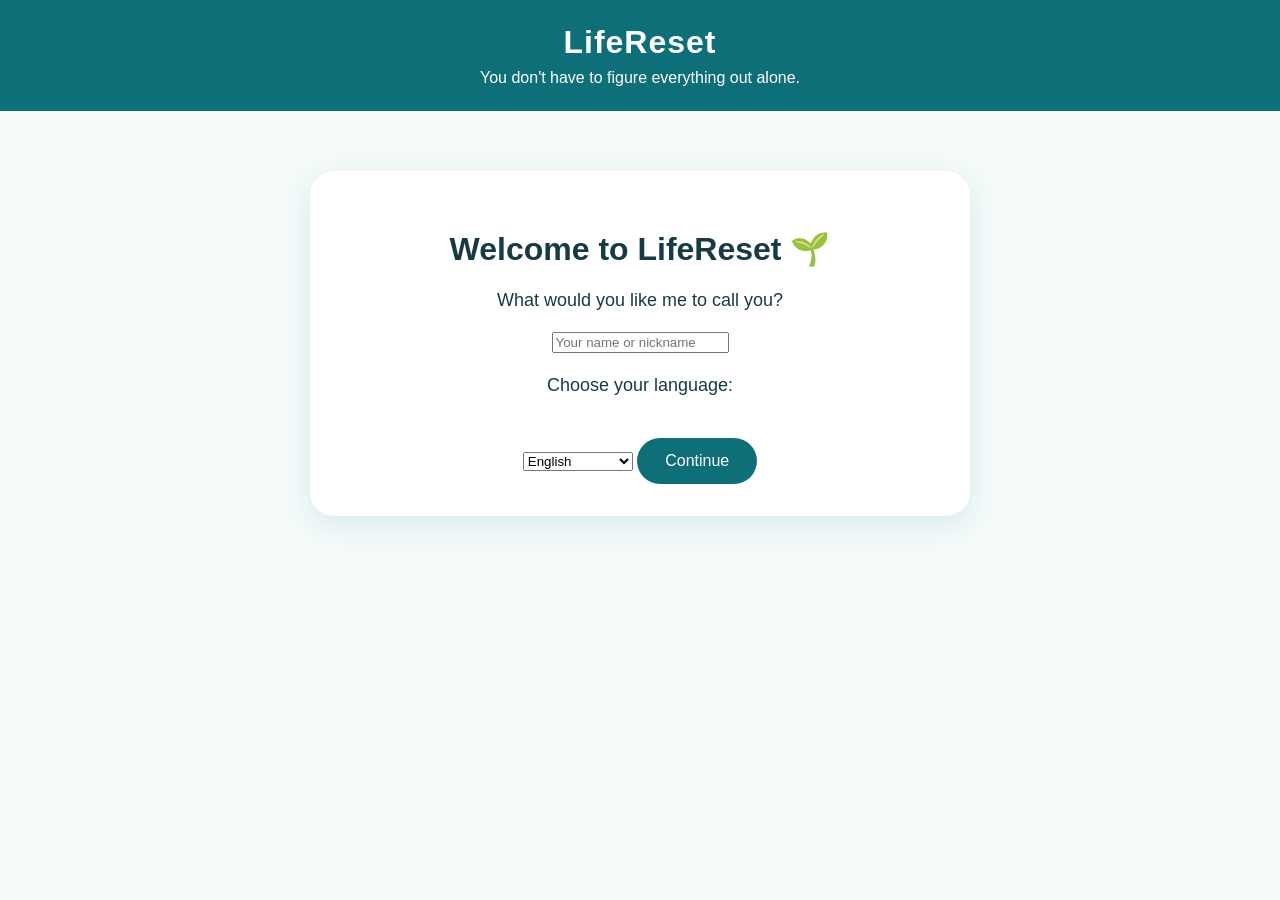
==== index.html @ 2c54a59a "Fix welcomeSection HTML syntax" ====
<!DOCTYPE html>
<html lang="en">
<head>
  <meta charset="UTF-8">
  <meta name="viewport" content="width=device-width, initial-scale=1.0">
  <title>LifeReset</title>
  <link rel="stylesheet" href="style.css">
</head>

<body>
  <header>
    <div class="logo">LifeReset</div>
    <div class="tagline">You don't have to figure everything out alone.</div>
  </header>

  <main>
    <section id="setupSection" class="welcome-card">

  <h1>Welcome to LifeReset 🌱</h1>

  <p>What would you like me to call you?</p>

  <input
    id="nameInput"
    type="text"
    placeholder="Your name or nickname"
    autocomplete="given-name"
  >

  <p>Choose your language:</p>

  <select id="languageSelect">
    <option value="en">English</option>
    <option value="es">Español</option>
    <option value="fr">Français</option>
    <option value="ht">Kreyòl Ayisyen</option>
  </select>

  <button id="saveSetupButton">Continue</button>

</section>
<section id="welcomeSection" class="welcome-card" style="display: none;">
      <h1>Welcome to LifeReset</h1>

      <p>
        Whatever you're carrying today, you don't have to hide it here.
        Take a breath. Tell us what's on your mind.
      </p>

      <button id="beginButton">Let's begin</button>
    </section>
    <section id="checkin" style="display: none;">
      <h2>I'm glad you're here.</h2>
      <p>You can take your time. Tell me how you're really doing today.</p>

      <textarea id="feelingInput" placeholder="Write what's on your mind..."></textarea>

      <button id="continueButton">Continue</button>
    </section>
    <section id="reset" style="display:none">
  <h2>Let's take your next step</h2>
  <p>You don't have to fix everything today. Let's focus on one small step that can help you feel a little better.</p>

  <button id="resetButton">Show Me My Reset</button>
</section>
  </main>
  <script src="app.js?v=2"></script>
</body>
</html>
---- style.css ----
* {
  box-sizing: border-box;
}

body {
  margin: 0;
  font-family: Arial, sans-serif;
  background: #f4fbfa;
  color: #183b43;
}

header {
  background: #0f6f78;
  color: white;
  padding: 24px;
  text-align: center;
}

.logo {
  font-size: 32px;
  font-weight: bold;
  letter-spacing: 1px;
}

.tagline {
  margin-top: 8px;
  font-size: 16px;
}

main {
  max-width: 700px;
  margin: 40px auto;
  padding: 20px;
}

.welcome-card {
  background: white;
  border-radius: 24px;
  padding: 32px;
  box-shadow: 0 8px 30px rgba(15, 111, 120, 0.12);
  text-align: center;
}

.welcome-card h1 {
  font-size: 32px;
  margin-bottom: 12px;
}

.welcome-card p {
  font-size: 18px;
  line-height: 1.6;
}

#checkin {
  background: white;
  border-radius: 24px;
  padding: 32px;
  box-shadow: 0 8px 30px rgba(15, 111, 120, 0.12);
  margin-top: 20px;
}

#checkin h2 {
  font-size: 24px;
  margin-bottom: 12px;
}

#checkin p {
  font-size: 16px;
  line-height: 1.6;
  margin-bottom: 20px;
}

textarea {
  width: 100%;
  padding: 12px;
  font-size: 16px;
  font-family: Arial, sans-serif;
  border: 2px solid #0f6f78;
  border-radius: 8px;
  min-height: 150px;
  resize: vertical;
}

textarea:focus {
  outline: none;
  border-color: #0b5961;
  box-shadow: 0 0 8px rgba(15, 111, 120, 0.3);
}

button {
  margin-top: 20px;
  padding: 14px 28px;
  border: none;
  border-radius: 30px;
  background: #0f6f78;
  color: white;
  font-size: 16px;
  cursor: pointer;
  transition: background 0.3s ease;
}

button:hover {
  background: #0b5961;
}

button:active {
  transform: scale(0.98);
}
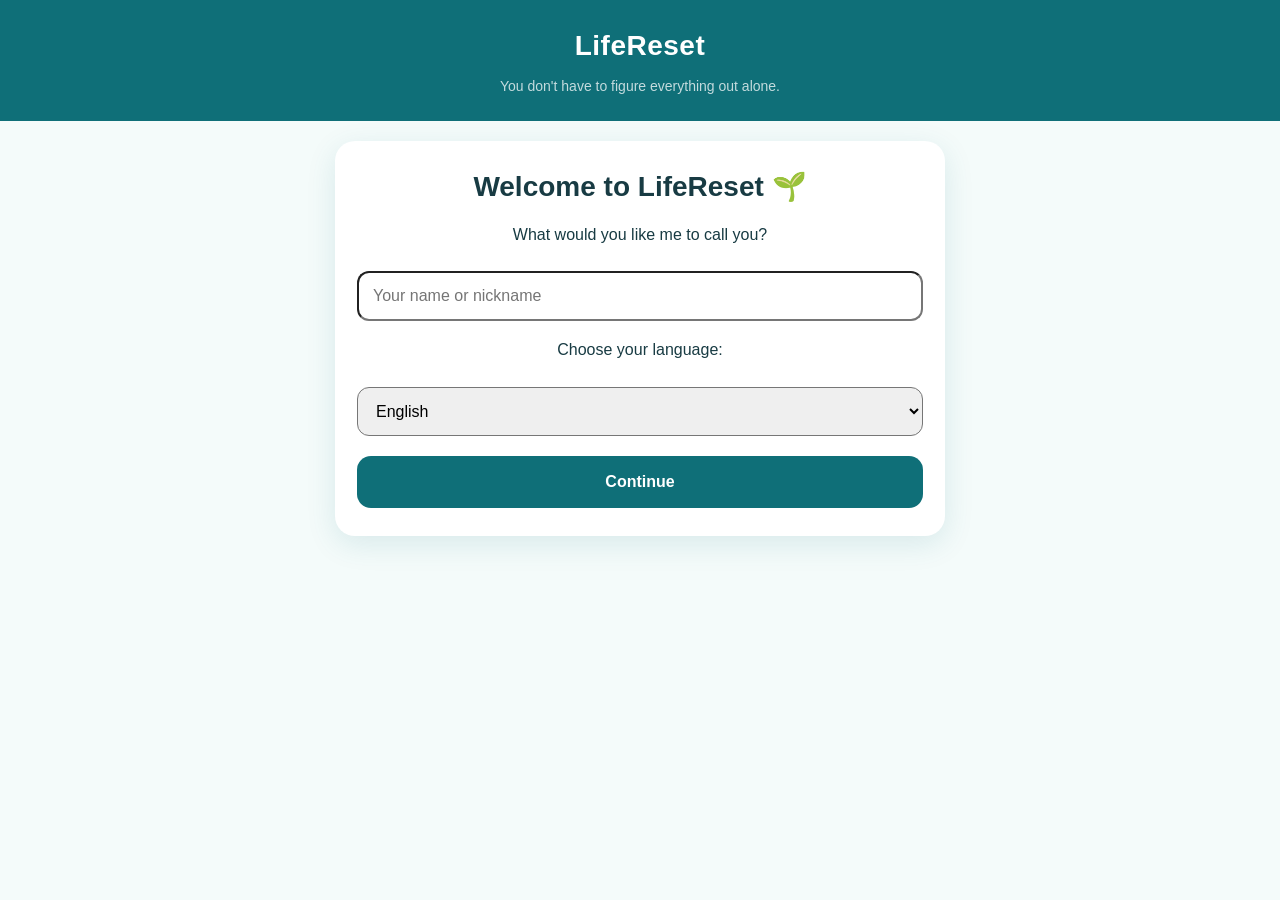
==== commit 1e029759: "Remove welcome message from index.html" ====
--- a/index.html
+++ b/index.html
@@ -40,7 +40,6 @@
 
 </section>
 <section id="welcomeSection" class="welcome-card" style="display: none;">
-      <h1>Welcome to LifeReset</h1>
 
       <p>
         Whatever you're carrying today, you don't have to hide it here.
@@ -64,6 +63,6 @@
   <button id="resetButton">Show Me My Reset</button>
 </section>
   </main>
-  <script src="app.js?v=2"></script>
+  <script src="app.js"></script>
 </body>
 </html>
--- a/style.css
+++ b/style.css
@@ -106,3 +106,174 @@
 button:active {
   transform: scale(0.98);
 }
+
+/* ==============================
+LifeReset App Polish
+============================== */
+
+* {
+  box-sizing: border-box;
+  }
+
+body {
+margin: 0;
+font-family: Arial, sans-serif;
+line-height: 1.6;
+}
+
+header {
+padding: 24px 20px;
+text-align: center;
+}
+
+.logo {
+font-size: 28px;
+font-weight: 700;
+letter-spacing: 0.5px;
+}
+
+.tagline {
+margin-top: 6px;
+font-size: 14px;
+opacity: 0.75;
+}
+
+main {
+width: 100%;
+max-width: 650px;
+margin: 0 auto;
+padding: 20px;
+}
+
+.welcome-card {
+padding: 28px 22px;
+border-radius: 20px;
+}
+
+.welcome-card h1 {
+margin-top: 0;
+font-size: 28px;
+line-height: 1.3;
+}
+
+.welcome-card h2 {
+margin-top: 28px;
+font-size: 20px;
+}
+
+.welcome-card p {
+font-size: 16px;
+}
+
+.reset-options {
+display: flex;
+flex-direction: column;
+gap: 12px;
+margin-top: 20px;
+}
+
+button {
+width: 100%;
+min-height: 52px;
+padding: 14px 18px;
+border: none;
+border-radius: 14px;
+font-size: 16px;
+font-weight: 600;
+cursor: pointer;
+transition: transform 0.15s ease, opacity 0.15s ease;
+}
+
+button:active {
+transform: scale(0.98);
+}
+
+button:hover {
+opacity: 0.9;
+}
+
+textarea,
+input,
+select {
+width: 100%;
+padding: 14px;
+margin-top: 8px;
+border-radius: 12px;
+font-size: 16px;
+font-family: inherit;
+}
+
+textarea {
+min-height: 140px;
+resize: vertical;
+}
+
+.reset-content {
+margin-top: 24px;
+padding: 22px;
+border-radius: 18px;
+}
+
+.reset-content h2 {
+margin-top: 0;
+}
+
+.reset-content ul {
+padding-left: 22px;
+}
+
+.reset-content li {
+margin-bottom: 10px;
+}
+
+.reach-out-options {
+display: flex;
+flex-direction: column;
+gap: 10px;
+}
+
+#breathingTimer {
+font-size: 48px;
+text-align: center;
+margin: 25px 0 10px;
+}
+
+#breathingInstruction {
+text-align: center;
+font-size: 20px;
+font-weight: 600;
+}
+
+#closeContentButton {
+margin-top: 24px;
+}
+
+@media (max-width: 480px) {
+
+header {
+padding: 18px 15px;
+}
+
+.logo {
+font-size: 25px;
+}
+
+main {
+padding: 12px;
+}
+
+.welcome-card {
+padding: 22px 16px;
+border-radius: 16px;
+}
+
+.welcome-card h1 {
+font-size: 25px;
+}
+
+button {
+min-height: 54px;
+font-size: 16px;
+}
+
+}
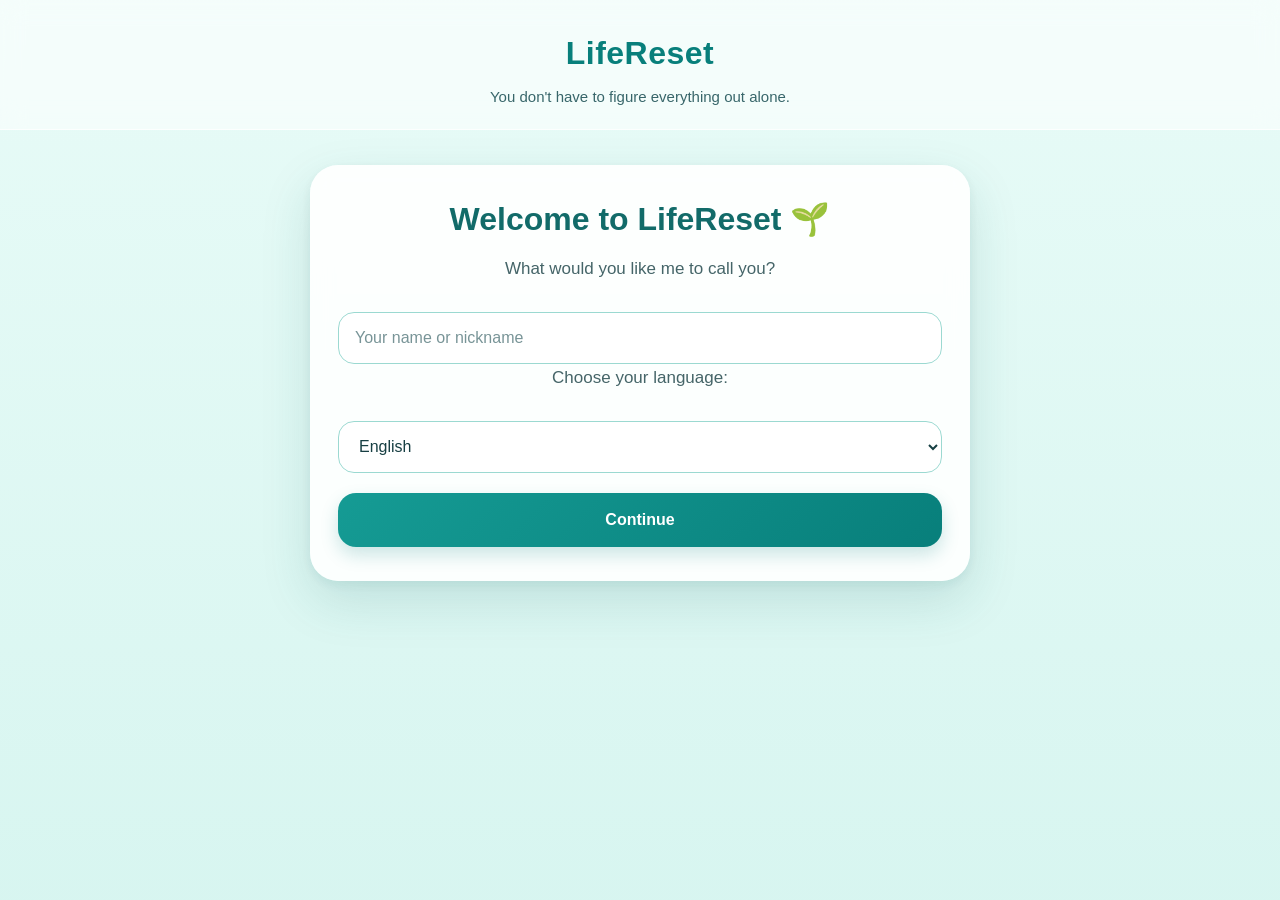
==== commit de2472e1: "Add microphone button for user input" ====
--- a/index.html
+++ b/index.html
@@ -1,24 +1,20 @@
-<!DOCTYPE html>
-<html lang="en">
+<!DOCTYPE html><html lang="en">
 <head>
   <meta charset="UTF-8">
   <meta name="viewport" content="width=device-width, initial-scale=1.0">
   <title>LifeReset</title>
   <link rel="stylesheet" href="style.css">
-</head>
-
-<body>
-  <header>
+</head><body> <header>
     <div class="logo">LifeReset</div>
-    <div class="tagline">You don't have to figure everything out alone.</div>
-  </header>
-
-  <main>
-    <section id="setupSection" class="welcome-card">
-
-  <h1>Welcome to LifeReset 🌱</h1>
-
-  <p>What would you like me to call you?</p>
+    <div class="tagline" id="tagline">
+      You don't have to figure everything out alone.
+    </div>
+  </header> <main><!-- SETUP -->
+<section id="setupSection" class="welcome-card">
+
+  <h1 id="welcomeTitle">Welcome to LifeReset 🌱</h1>
+
+  <p id="nameQuestion">What would you like me to call you?</p>
 
   <input
     id="nameInput"
@@ -27,7 +23,7 @@
     autocomplete="given-name"
   >
 
-  <p>Choose your language:</p>
+  <p id="languageQuestion">Choose your language:</p>
 
   <select id="languageSelect">
     <option value="en">English</option>
@@ -39,30 +35,201 @@
   <button id="saveSetupButton">Continue</button>
 
 </section>
+
+
+<!-- WELCOME -->
 <section id="welcomeSection" class="welcome-card" style="display: none;">
 
-      <p>
-        Whatever you're carrying today, you don't have to hide it here.
-        Take a breath. Tell us what's on your mind.
-      </p>
-
-      <button id="beginButton">Let's begin</button>
-    </section>
-    <section id="checkin" style="display: none;">
-      <h2>I'm glad you're here.</h2>
-      <p>You can take your time. Tell me how you're really doing today.</p>
-
-      <textarea id="feelingInput" placeholder="Write what's on your mind..."></textarea>
-
-      <button id="continueButton">Continue</button>
-    </section>
-    <section id="reset" style="display:none">
-  <h2>Let's take your next step</h2>
-  <p>You don't have to fix everything today. Let's focus on one small step that can help you feel a little better.</p>
+  <p id="welcomeMessage">
+    Whatever you're carrying today, you don't have to hide it here.
+    Take a breath. Tell us what's on your mind.
+  </p>
+
+  <button id="beginButton">Let's begin</button>
+
+</section>
+
+
+<!-- CHECK-IN -->
+<section id="checkin" style="display: none;">
+
+  <h2 id="checkinTitle">I'm glad you're here.</h2>
+
+  <p id="checkinMessage">
+    You can take your time. Tell me how you're really doing today.
+  </p>
+
+  <div class="feeling-box">
+
+  <textarea
+    id="feelingInput"
+    placeholder="Write what's on your mind..."
+  ></textarea>
+
+  <button
+    id="micButton"
+    type="button"
+    aria-label="Use microphone"
+    title="Speak instead of typing"
+  >
+    🎙️
+  </button>
+
+</div>
+
+<button id="continueButton">Continue</button>
+
+
+</section>
+
+
+<!-- RESET -->
+<section id="reset" style="display: none;">
+
+  <h2 id="resetTitle">Let's take your next step</h2>
+
+  <p id="resetMessage">
+    You don't have to fix everything today.
+    Let's focus on one small step that can help you feel a little better.
+  </p>
 
   <button id="resetButton">Show Me My Reset</button>
-</section>
-  </main>
+
+</section>
+
+  </main> <script src="app.js"></script> <script>
+
+    /*
+      LIFE RESET LANGUAGE SYSTEM
+      This will translate the first page.
+    */
+
+    const translations = {
+
+      en: {
+        tagline: "You don't have to figure everything out alone.",
+        welcomeTitle: "Welcome to LifeReset 🌱",
+        nameQuestion: "What would you like me to call you?",
+        namePlaceholder: "Your name or nickname",
+        languageQuestion: "Choose your language:",
+        continueButton: "Continue",
+        welcomeMessage: "Whatever you're carrying today, you don't have to hide it here. Take a breath. Tell us what's on your mind.",
+        beginButton: "Let's begin",
+        checkinTitle: "I'm glad you're here.",
+        checkinMessage: "You can take your time. Tell me how you're really doing today.",
+        feelingPlaceholder: "Write what's on your mind...",
+        resetTitle: "Let's take your next step",
+        resetMessage: "You don't have to fix everything today. Let's focus on one small step that can help you feel a little better.",
+        resetButton: "Show Me My Reset"
+      },
+
+      es: {
+        tagline: "No tienes que resolverlo todo por tu cuenta.",
+        welcomeTitle: "Bienvenido a LifeReset 🌱",
+        nameQuestion: "¿Cómo te gustaría que te llamara?",
+        namePlaceholder: "Tu nombre o apodo",
+        languageQuestion: "Elige tu idioma:",
+        continueButton: "Continuar",
+        welcomeMessage: "No tienes que esconder aquí todo lo que llevas contigo. Respira. Cuéntanos qué tienes en mente.",
+        beginButton: "Comencemos",
+        checkinTitle: "Me alegra que estés aquí.",
+        checkinMessage: "Tómate tu tiempo. Cuéntame cómo te sientes realmente hoy.",
+        feelingPlaceholder: "Escribe lo que tienes en mente...",
+        resetTitle: "Demos tu siguiente paso",
+        resetMessage: "No tienes que solucionar todo hoy. Concentrémonos en un pequeño paso que pueda ayudarte a sentirte un poco mejor.",
+        resetButton: "Muéstrame mi reinicio"
+      },
+
+      fr: {
+        tagline: "Tu n'as pas à tout comprendre seul(e).",
+        welcomeTitle: "Bienvenue sur LifeReset 🌱",
+        nameQuestion: "Comment aimerais-tu que je t'appelle ?",
+        namePlaceholder: "Ton nom ou ton surnom",
+        languageQuestion: "Choisis ta langue :",
+        continueButton: "Continuer",
+        welcomeMessage: "Tu n'as pas besoin de cacher ici tout ce que tu portes. Respire. Dis-nous ce que tu as en tête.",
+        beginButton: "Commençons",
+        checkinTitle: "Je suis heureux(se) que tu sois ici.",
+        checkinMessage: "Prends ton temps. Dis-moi comment tu vas vraiment aujourd'hui.",
+        feelingPlaceholder: "Écris ce que tu as en tête...",
+        resetTitle: "Passons à ta prochaine étape",
+        resetMessage: "Tu n'as pas besoin de tout régler aujourd'hui. Concentrons-nous sur une petite étape qui pourrait t'aider à te sentir un peu mieux.",
+        resetButton: "Montre-moi mon reset"
+      },
+
+      ht: {
+        tagline: "Ou pa oblije rezoud tout bagay poukont ou.",
+        welcomeTitle: "Byenveni nan LifeReset 🌱",
+        nameQuestion: "Kijan ou ta renmen mwen rele ou?",
+        namePlaceholder: "Non ou oswa ti non ou",
+        languageQuestion: "Chwazi lang ou:",
+        continueButton: "Kontinye",
+        welcomeMessage: "Kèlkeswa sa w ap pote jodi a, ou pa bezwen kache l isit la. Pran yon souf. Di nou sa ki nan tèt ou.",
+        beginButton: "Ann kòmanse",
+        checkinTitle: "Mwen kontan ou la.",
+        checkinMessage: "Pran tan ou. Di mwen kijan ou santi w toutbon jodi a.",
+        feelingPlaceholder: "Ekri sa ki nan tèt ou...",
+        resetTitle: "Ann pran pwochen etap ou a",
+        resetMessage: "Ou pa bezwen rezoud tout bagay jodi a. Ann konsantre sou yon ti etap ki ka ede w santi w yon ti jan pi byen.",
+        resetButton: "Montre m reset mwen an"
+      }
+
+    };
+
+
+    function applyLanguage(language) {
+
+      const t = translations[language] || translations.en;
+
+      document.getElementById("tagline").textContent = t.tagline;
+      document.getElementById("welcomeTitle").textContent = t.welcomeTitle;
+      document.getElementById("nameQuestion").textContent = t.nameQuestion;
+      document.getElementById("nameInput").placeholder = t.namePlaceholder;
+      document.getElementById("languageQuestion").textContent = t.languageQuestion;
+
+      document.getElementById("saveSetupButton").textContent = t.continueButton;
+      document.getElementById("welcomeMessage").textContent = t.welcomeMessage;
+      document.getElementById("beginButton").textContent = t.beginButton;
+
+      document.getElementById("checkinTitle").textContent = t.checkinTitle;
+      document.getElementById("checkinMessage").textContent = t.checkinMessage;
+      document.getElementById("feelingInput").placeholder = t.feelingPlaceholder;
+      document.getElementById("continueButton").textContent = t.continueButton;
+
+      document.getElementById("resetTitle").textContent = t.resetTitle;
+      document.getElementById("resetMessage").textContent = t.resetMessage;
+      document.getElementById("resetButton").textContent = t.resetButton;
+
+      document.documentElement.lang = language;
+    }
+
+
+    languageSelect.addEventListener("change", function () {
+
+      const selectedLanguage = this.value;
+
+      localStorage.setItem(
+        "lifeResetLanguage",
+        selectedLanguage
+      );
+
+      applyLanguage(selectedLanguage);
+
+    });
+
+
+    const savedLanguage =
+      localStorage.getItem("lifeResetLanguage") || "en";
+
+    languageSelect.value = savedLanguage;
+
+    applyLanguage(savedLanguage);
+
   <script src="app.js"></script>
-</body>
-</html>
+  </body>
+  </html>
+
+  
+
+
+    
--- a/style.css
+++ b/style.css
@@ -1,279 +1,352 @@
+/* =========================================
+   LIFERESET — CALM & INVITING DESIGN
+   ========================================= */
+
 * {
   box-sizing: border-box;
 }
 
+html {
+  min-height: 100%;
+  scroll-behavior: smooth;
+}
+
 body {
   margin: 0;
+  min-height: 100vh;
   font-family: Arial, sans-serif;
-  background: #f4fbfa;
-  color: #183b43;
-}
+  color: #173f43;
+
+  /* Soft mint atmosphere */
+  background:
+    linear-gradient(
+      rgba(225, 250, 245, 0.78),
+      rgba(210, 244, 238, 0.88)
+    ),
+    url("https://images.unsplash.com/photo-1507525428034-b723cf961d3e?auto=format&fit=crop&w=1600&q=85")
+    center / cover fixed;
+
+  line-height: 1.6;
+}
+
+/* =========================================
+   HEADER
+   ========================================= */
 
 header {
-  background: #0f6f78;
-  color: white;
-  padding: 24px;
+  padding: 28px 20px 20px;
   text-align: center;
+  background: rgba(255, 255, 255, 0.55);
+  backdrop-filter: blur(12px);
+  -webkit-backdrop-filter: blur(12px);
+  border-bottom: 1px solid rgba(255, 255, 255, 0.7);
 }
 
 .logo {
   font-size: 32px;
-  font-weight: bold;
-  letter-spacing: 1px;
+  font-weight: 700;
+  letter-spacing: 0.5px;
+  color: #087f7b;
 }
 
 .tagline {
-  margin-top: 8px;
-  font-size: 16px;
-}
+  margin-top: 6px;
+  font-size: 15px;
+  color: #38666a;
+}
+
+/* =========================================
+   MAIN
+   ========================================= */
 
 main {
+  width: 100%;
   max-width: 700px;
-  margin: 40px auto;
-  padding: 20px;
-}
+  margin: 0 auto;
+  padding: 35px 20px 50px;
+}
+
+/* =========================================
+   WELCOME / MAIN CARDS
+   ========================================= */
 
 .welcome-card {
-  background: white;
-  border-radius: 24px;
-  padding: 32px;
-  box-shadow: 0 8px 30px rgba(15, 111, 120, 0.12);
+  padding: 34px 28px;
+  border-radius: 28px;
+
+  background: rgba(255, 255, 255, 0.90);
+
+  box-shadow:
+    0 20px 50px rgba(22, 104, 100, 0.15),
+    0 4px 12px rgba(22, 104, 100, 0.08);
+
   text-align: center;
+
+  backdrop-filter: blur(10px);
+  -webkit-backdrop-filter: blur(10px);
 }
 
 .welcome-card h1 {
+  margin-top: 0;
+  margin-bottom: 14px;
   font-size: 32px;
+  line-height: 1.3;
+  color: #126b69;
+}
+
+.welcome-card h2 {
+  margin-top: 28px;
+  color: #126b69;
+}
+
+.welcome-card p {
+  margin: 0 0 20px;
+  font-size: 17px;
+  line-height: 1.7;
+  color: #456568;
+}
+
+/* =========================================
+   CHECK-IN
+   ========================================= */
+
+#checkin {
+  margin-top: 20px;
+  padding: 34px 28px;
+  border-radius: 28px;
+
+  background: rgba(255, 255, 255, 0.92);
+
+  box-shadow:
+    0 20px 50px rgba(22, 104, 100, 0.15),
+    0 4px 12px rgba(22, 104, 100, 0.08);
+
+  backdrop-filter: blur(10px);
+  -webkit-backdrop-filter: blur(10px);
+}
+
+#checkin h2 {
+  margin-top: 0;
   margin-bottom: 12px;
-}
-
-.welcome-card p {
-  font-size: 18px;
-  line-height: 1.6;
-}
-
-#checkin {
-  background: white;
-  border-radius: 24px;
-  padding: 32px;
-  box-shadow: 0 8px 30px rgba(15, 111, 120, 0.12);
-  margin-top: 20px;
-}
-
-#checkin h2 {
-  font-size: 24px;
-  margin-bottom: 12px;
+  font-size: 27px;
+  color: #126b69;
 }
 
 #checkin p {
-  font-size: 16px;
-  line-height: 1.6;
-  margin-bottom: 20px;
-}
-
-textarea {
-  width: 100%;
-  padding: 12px;
-  font-size: 16px;
-  font-family: Arial, sans-serif;
-  border: 2px solid #0f6f78;
-  border-radius: 8px;
-  min-height: 150px;
-  resize: vertical;
-}
-
-textarea:focus {
-  outline: none;
-  border-color: #0b5961;
-  box-shadow: 0 0 8px rgba(15, 111, 120, 0.3);
-}
-
-button {
-  margin-top: 20px;
-  padding: 14px 28px;
-  border: none;
-  border-radius: 30px;
-  background: #0f6f78;
-  color: white;
-  font-size: 16px;
-  cursor: pointer;
-  transition: background 0.3s ease;
-}
-
-button:hover {
-  background: #0b5961;
-}
-
-button:active {
-  transform: scale(0.98);
-}
-
-/* ==============================
-LifeReset App Polish
-============================== */
-
-* {
-  box-sizing: border-box;
-  }
-
-body {
-margin: 0;
-font-family: Arial, sans-serif;
-line-height: 1.6;
-}
-
-header {
-padding: 24px 20px;
-text-align: center;
-}
-
-.logo {
-font-size: 28px;
-font-weight: 700;
-letter-spacing: 0.5px;
-}
-
-.tagline {
-margin-top: 6px;
-font-size: 14px;
-opacity: 0.75;
-}
-
-main {
-width: 100%;
-max-width: 650px;
-margin: 0 auto;
-padding: 20px;
-}
-
-.welcome-card {
-padding: 28px 22px;
-border-radius: 20px;
-}
-
-.welcome-card h1 {
-margin-top: 0;
-font-size: 28px;
-line-height: 1.3;
-}
-
-.welcome-card h2 {
-margin-top: 28px;
-font-size: 20px;
-}
-
-.welcome-card p {
-font-size: 16px;
-}
-
-.reset-options {
-display: flex;
-flex-direction: column;
-gap: 12px;
-margin-top: 20px;
-}
-
-button {
-width: 100%;
-min-height: 52px;
-padding: 14px 18px;
-border: none;
-border-radius: 14px;
-font-size: 16px;
-font-weight: 600;
-cursor: pointer;
-transition: transform 0.15s ease, opacity 0.15s ease;
-}
-
-button:active {
-transform: scale(0.98);
-}
-
-button:hover {
-opacity: 0.9;
-}
+  margin-bottom: 22px;
+  font-size: 17px;
+  color: #456568;
+}
+
+/* =========================================
+   INPUTS
+   ========================================= */
 
 textarea,
 input,
 select {
-width: 100%;
-padding: 14px;
-margin-top: 8px;
-border-radius: 12px;
-font-size: 16px;
-font-family: inherit;
+  width: 100%;
+  padding: 15px 16px;
+  margin-top: 8px;
+
+  border: 1.5px solid #9bd9d1;
+  border-radius: 16px;
+
+  background: rgba(255, 255, 255, 0.92);
+  color: #173f43;
+
+  font-size: 16px;
+  font-family: inherit;
+
+  transition:
+    border-color 0.2s ease,
+    box-shadow 0.2s ease,
+    background 0.2s ease;
+}
+
+input,
+select {
+  min-height: 52px;
 }
 
 textarea {
-min-height: 140px;
-resize: vertical;
-}
+  min-height: 160px;
+  resize: vertical;
+}
+
+textarea::placeholder,
+input::placeholder {
+  color: #789497;
+}
+
+textarea:focus,
+input:focus,
+select:focus {
+  outline: none;
+  border-color: #39aaa2;
+
+  background: white;
+
+  box-shadow:
+    0 0 0 4px rgba(57, 170, 162, 0.12);
+}
+
+/* =========================================
+   BUTTONS
+   ========================================= */
+
+button {
+  width: 100%;
+  min-height: 54px;
+
+  margin-top: 20px;
+  padding: 14px 22px;
+
+  border: none;
+  border-radius: 18px;
+
+  background: linear-gradient(
+    135deg,
+    #159b94,
+    #087f7b
+  );
+
+  color: white;
+
+  font-size: 16px;
+  font-weight: 600;
+
+  cursor: pointer;
+
+  box-shadow:
+    0 8px 18px rgba(8, 127, 123, 0.20);
+
+  transition:
+    transform 0.18s ease,
+    box-shadow 0.18s ease,
+    opacity 0.18s ease;
+}
+
+button:hover {
+  opacity: 0.94;
+  box-shadow:
+    0 10px 22px rgba(8, 127, 123, 0.25);
+}
+
+button:active {
+  transform: scale(0.98);
+}
+
+/* =========================================
+   RESET CONTENT
+   ========================================= */
 
 .reset-content {
-margin-top: 24px;
-padding: 22px;
-border-radius: 18px;
+  margin-top: 24px;
+  padding: 24px;
+
+  border-radius: 22px;
+
+  background: rgba(240, 252, 249, 0.92);
+
+  border: 1px solid rgba(57, 170, 162, 0.15);
 }
 
 .reset-content h2 {
-margin-top: 0;
+  margin-top: 0;
+  color: #126b69;
 }
 
 .reset-content ul {
-padding-left: 22px;
+  padding-left: 22px;
 }
 
 .reset-content li {
-margin-bottom: 10px;
-}
-
+  margin-bottom: 10px;
+}
+
+/* =========================================
+   RESET OPTIONS
+   ========================================= */
+
+.reset-options,
 .reach-out-options {
-display: flex;
-flex-direction: column;
-gap: 10px;
-}
+  display: flex;
+  flex-direction: column;
+  gap: 12px;
+  margin-top: 20px;
+}
+
+/* =========================================
+   BREATHING EXERCISE
+   ========================================= */
 
 #breathingTimer {
-font-size: 48px;
-text-align: center;
-margin: 25px 0 10px;
+  margin: 25px 0 10px;
+  font-size: 48px;
+  text-align: center;
+  color: #087f7b;
 }
 
 #breathingInstruction {
-text-align: center;
-font-size: 20px;
-font-weight: 600;
+  text-align: center;
+  font-size: 20px;
+  font-weight: 600;
+  color: #126b69;
 }
 
 #closeContentButton {
-margin-top: 24px;
-}
+  margin-top: 24px;
+}
+
+/* =========================================
+   MOBILE
+   ========================================= */
 
 @media (max-width: 480px) {
 
-header {
-padding: 18px 15px;
-}
-
-.logo {
-font-size: 25px;
-}
-
-main {
-padding: 12px;
-}
-
-.welcome-card {
-padding: 22px 16px;
-border-radius: 16px;
-}
-
-.welcome-card h1 {
-font-size: 25px;
-}
-
-button {
-min-height: 54px;
-font-size: 16px;
-}
-
-}
+  body {
+    background-attachment: scroll;
+  }
+
+  header {
+    padding: 22px 15px 18px;
+  }
+
+  .logo {
+    font-size: 28px;
+  }
+
+  .tagline {
+    font-size: 14px;
+  }
+
+  main {
+    padding: 24px 14px 40px;
+  }
+
+  .welcome-card,
+  #checkin {
+    padding: 28px 20px;
+    border-radius: 24px;
+  }
+
+  .welcome-card h1 {
+    font-size: 27px;
+  }
+
+  #checkin h2 {
+    font-size: 24px;
+  }
+
+  .welcome-card p,
+  #checkin p {
+    font-size: 16px;
+  }
+
+  button {
+    min-height: 56px;
+    border-radius: 18px;
+    font-size: 16px;
+  }
+}
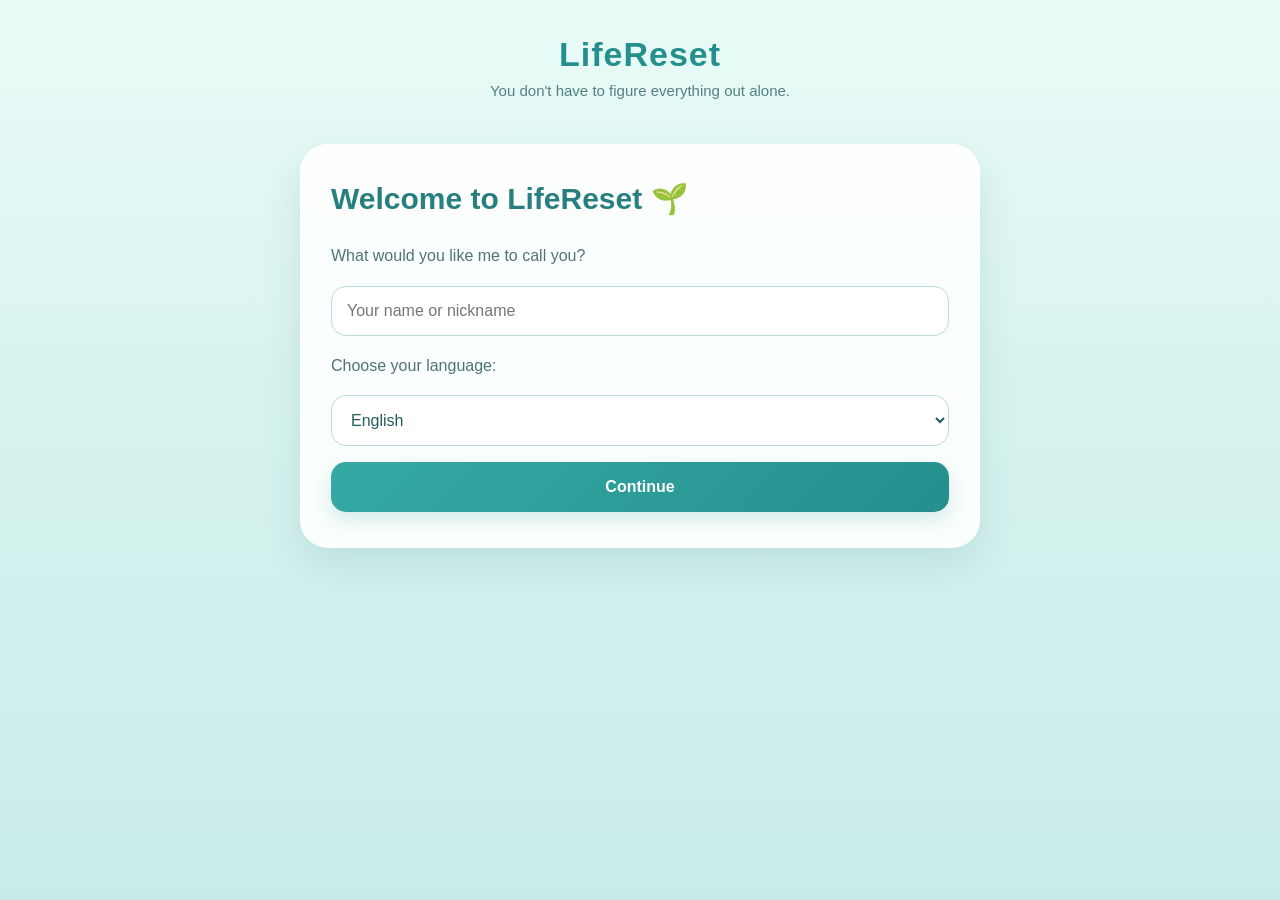
==== commit 64eb2d74: "Refactor index.html structure and elements" ====
--- a/index.html
+++ b/index.html
@@ -1,235 +1,124 @@
-<!DOCTYPE html><html lang="en">
+<!DOCTYPE html>
+<html lang="en">
+
 <head>
   <meta charset="UTF-8">
   <meta name="viewport" content="width=device-width, initial-scale=1.0">
   <title>LifeReset</title>
   <link rel="stylesheet" href="style.css">
-</head><body> <header>
+</head>
+
+<body>
+
+  <header>
     <div class="logo">LifeReset</div>
+
     <div class="tagline" id="tagline">
       You don't have to figure everything out alone.
     </div>
-  </header> <main><!-- SETUP -->
-<section id="setupSection" class="welcome-card">
+  </header>
 
-  <h1 id="welcomeTitle">Welcome to LifeReset 🌱</h1>
+  <main>
 
-  <p id="nameQuestion">What would you like me to call you?</p>
+    <!-- SETUP -->
+    <section id="setupSection" class="welcome-card">
 
-  <input
-    id="nameInput"
-    type="text"
-    placeholder="Your name or nickname"
-    autocomplete="given-name"
-  >
+      <h1 id="welcomeTitle">Welcome to LifeReset 🌱</h1>
 
-  <p id="languageQuestion">Choose your language:</p>
+      <p id="nameQuestion">What would you like me to call you?</p>
 
-  <select id="languageSelect">
-    <option value="en">English</option>
-    <option value="es">Español</option>
-    <option value="fr">Français</option>
-    <option value="ht">Kreyòl Ayisyen</option>
-  </select>
+      <input
+        id="nameInput"
+        type="text"
+        placeholder="Your name or nickname"
+        autocomplete="given-name"
+      >
 
-  <button id="saveSetupButton">Continue</button>
+      <p id="languageQuestion">Choose your language:</p>
 
-</section>
+      <select id="languageSelect">
+        <option value="en">English</option>
+        <option value="es">Español</option>
+        <option value="fr">Français</option>
+        <option value="ht">Kreyòl Ayisyen</option>
+      </select>
+
+      <button id="saveSetupButton" type="button">
+        Continue
+      </button>
+
+    </section>
 
 
-<!-- WELCOME -->
-<section id="welcomeSection" class="welcome-card" style="display: none;">
+    <!-- WELCOME -->
+    <section id="welcomeSection" class="welcome-card" style="display: none;">
 
-  <p id="welcomeMessage">
-    Whatever you're carrying today, you don't have to hide it here.
-    Take a breath. Tell us what's on your mind.
-  </p>
+      <p id="welcomeMessage">
+        Whatever you're carrying today, you don't have to hide it here.
+        Take a breath. Tell us what's on your mind.
+      </p>
 
-  <button id="beginButton">Let's begin</button>
+      <button id="beginButton" type="button">
+        Let's begin
+      </button>
 
-</section>
+    </section>
 
 
-<!-- CHECK-IN -->
-<section id="checkin" style="display: none;">
+    <!-- CHECK-IN -->
+    <section id="checkin" style="display: none;">
 
-  <h2 id="checkinTitle">I'm glad you're here.</h2>
+      <h2 id="checkinTitle">I'm glad you're here.</h2>
 
-  <p id="checkinMessage">
-    You can take your time. Tell me how you're really doing today.
-  </p>
+      <p id="checkinMessage">
+        You can take your time. Tell me how you're really doing today.
+      </p>
 
-  <div class="feeling-box">
+      <div class="feeling-box">
 
-  <textarea
-    id="feelingInput"
-    placeholder="Write what's on your mind..."
-  ></textarea>
+        <textarea
+          id="feelingInput"
+          placeholder="Write what's on your mind..."
+        ></textarea>
 
-  <button
-    id="micButton"
-    type="button"
-    aria-label="Use microphone"
-    title="Speak instead of typing"
-  >
-    🎙️
-  </button>
+        <button
+          id="micButton"
+          type="button"
+          aria-label="Use microphone"
+          title="Speak instead of typing"
+        >
+          🎙️
+        </button>
 
-</div>
+      </div>
 
-<button id="continueButton">Continue</button>
+      <button id="continueButton" type="button">
+        Continue
+      </button>
+
+    </section>
 
 
-</section>
+    <!-- RESET -->
+    <section id="reset" style="display: none;">
 
+      <h2 id="resetTitle">Let's take your next step</h2>
 
-<!-- RESET -->
-<section id="reset" style="display: none;">
+      <p id="resetMessage">
+        You don't have to fix everything today.
+        Let's focus on one small step that can help you feel a little better.
+      </p>
 
-  <h2 id="resetTitle">Let's take your next step</h2>
+      <button id="resetButton" type="button">
+        Show Me My Reset
+      </button>
 
-  <p id="resetMessage">
-    You don't have to fix everything today.
-    Let's focus on one small step that can help you feel a little better.
-  </p>
+    </section>
 
-  <button id="resetButton">Show Me My Reset</button>
+  </main>
 
-</section>
+  <!-- JavaScript -->
+  <script src="app.js"></script>
 
-  </main> <script src="app.js"></script> <script>
-
-    /*
-      LIFE RESET LANGUAGE SYSTEM
-      This will translate the first page.
-    */
-
-    const translations = {
-
-      en: {
-        tagline: "You don't have to figure everything out alone.",
-        welcomeTitle: "Welcome to LifeReset 🌱",
-        nameQuestion: "What would you like me to call you?",
-        namePlaceholder: "Your name or nickname",
-        languageQuestion: "Choose your language:",
-        continueButton: "Continue",
-        welcomeMessage: "Whatever you're carrying today, you don't have to hide it here. Take a breath. Tell us what's on your mind.",
-        beginButton: "Let's begin",
-        checkinTitle: "I'm glad you're here.",
-        checkinMessage: "You can take your time. Tell me how you're really doing today.",
-        feelingPlaceholder: "Write what's on your mind...",
-        resetTitle: "Let's take your next step",
-        resetMessage: "You don't have to fix everything today. Let's focus on one small step that can help you feel a little better.",
-        resetButton: "Show Me My Reset"
-      },
-
-      es: {
-        tagline: "No tienes que resolverlo todo por tu cuenta.",
-        welcomeTitle: "Bienvenido a LifeReset 🌱",
-        nameQuestion: "¿Cómo te gustaría que te llamara?",
-        namePlaceholder: "Tu nombre o apodo",
-        languageQuestion: "Elige tu idioma:",
-        continueButton: "Continuar",
-        welcomeMessage: "No tienes que esconder aquí todo lo que llevas contigo. Respira. Cuéntanos qué tienes en mente.",
-        beginButton: "Comencemos",
-        checkinTitle: "Me alegra que estés aquí.",
-        checkinMessage: "Tómate tu tiempo. Cuéntame cómo te sientes realmente hoy.",
-        feelingPlaceholder: "Escribe lo que tienes en mente...",
-        resetTitle: "Demos tu siguiente paso",
-        resetMessage: "No tienes que solucionar todo hoy. Concentrémonos en un pequeño paso que pueda ayudarte a sentirte un poco mejor.",
-        resetButton: "Muéstrame mi reinicio"
-      },
-
-      fr: {
-        tagline: "Tu n'as pas à tout comprendre seul(e).",
-        welcomeTitle: "Bienvenue sur LifeReset 🌱",
-        nameQuestion: "Comment aimerais-tu que je t'appelle ?",
-        namePlaceholder: "Ton nom ou ton surnom",
-        languageQuestion: "Choisis ta langue :",
-        continueButton: "Continuer",
-        welcomeMessage: "Tu n'as pas besoin de cacher ici tout ce que tu portes. Respire. Dis-nous ce que tu as en tête.",
-        beginButton: "Commençons",
-        checkinTitle: "Je suis heureux(se) que tu sois ici.",
-        checkinMessage: "Prends ton temps. Dis-moi comment tu vas vraiment aujourd'hui.",
-        feelingPlaceholder: "Écris ce que tu as en tête...",
-        resetTitle: "Passons à ta prochaine étape",
-        resetMessage: "Tu n'as pas besoin de tout régler aujourd'hui. Concentrons-nous sur une petite étape qui pourrait t'aider à te sentir un peu mieux.",
-        resetButton: "Montre-moi mon reset"
-      },
-
-      ht: {
-        tagline: "Ou pa oblije rezoud tout bagay poukont ou.",
-        welcomeTitle: "Byenveni nan LifeReset 🌱",
-        nameQuestion: "Kijan ou ta renmen mwen rele ou?",
-        namePlaceholder: "Non ou oswa ti non ou",
-        languageQuestion: "Chwazi lang ou:",
-        continueButton: "Kontinye",
-        welcomeMessage: "Kèlkeswa sa w ap pote jodi a, ou pa bezwen kache l isit la. Pran yon souf. Di nou sa ki nan tèt ou.",
-        beginButton: "Ann kòmanse",
-        checkinTitle: "Mwen kontan ou la.",
-        checkinMessage: "Pran tan ou. Di mwen kijan ou santi w toutbon jodi a.",
-        feelingPlaceholder: "Ekri sa ki nan tèt ou...",
-        resetTitle: "Ann pran pwochen etap ou a",
-        resetMessage: "Ou pa bezwen rezoud tout bagay jodi a. Ann konsantre sou yon ti etap ki ka ede w santi w yon ti jan pi byen.",
-        resetButton: "Montre m reset mwen an"
-      }
-
-    };
-
-
-    function applyLanguage(language) {
-
-      const t = translations[language] || translations.en;
-
-      document.getElementById("tagline").textContent = t.tagline;
-      document.getElementById("welcomeTitle").textContent = t.welcomeTitle;
-      document.getElementById("nameQuestion").textContent = t.nameQuestion;
-      document.getElementById("nameInput").placeholder = t.namePlaceholder;
-      document.getElementById("languageQuestion").textContent = t.languageQuestion;
-
-      document.getElementById("saveSetupButton").textContent = t.continueButton;
-      document.getElementById("welcomeMessage").textContent = t.welcomeMessage;
-      document.getElementById("beginButton").textContent = t.beginButton;
-
-      document.getElementById("checkinTitle").textContent = t.checkinTitle;
-      document.getElementById("checkinMessage").textContent = t.checkinMessage;
-      document.getElementById("feelingInput").placeholder = t.feelingPlaceholder;
-      document.getElementById("continueButton").textContent = t.continueButton;
-
-      document.getElementById("resetTitle").textContent = t.resetTitle;
-      document.getElementById("resetMessage").textContent = t.resetMessage;
-      document.getElementById("resetButton").textContent = t.resetButton;
-
-      document.documentElement.lang = language;
-    }
-
-
-    languageSelect.addEventListener("change", function () {
-
-      const selectedLanguage = this.value;
-
-      localStorage.setItem(
-        "lifeResetLanguage",
-        selectedLanguage
-      );
-
-      applyLanguage(selectedLanguage);
-
-    });
-
-
-    const savedLanguage =
-      localStorage.getItem("lifeResetLanguage") || "en";
-
-    languageSelect.value = savedLanguage;
-
-    applyLanguage(savedLanguage);
-
-  <script src="app.js"></script>
-  </body>
-  </html>
-
-  
-
-
-    
+</body>
+</html>
--- a/style.css
+++ b/style.css
@@ -1,6 +1,7 @@
 /* =========================================
-   LIFERESET — CALM & INVITING DESIGN
-   ========================================= */
+   LIFERESET — MASTER STYLE
+   Calm mint + teal nature-inspired design
+========================================= */
 
 * {
   box-sizing: border-box;
@@ -8,345 +9,384 @@
 
 html {
   min-height: 100%;
-  scroll-behavior: smooth;
 }
 
 body {
   margin: 0;
   min-height: 100vh;
-  font-family: Arial, sans-serif;
-  color: #173f43;
-
-  /* Soft mint atmosphere */
-  background:
-    linear-gradient(
-      rgba(225, 250, 245, 0.78),
-      rgba(210, 244, 238, 0.88)
-    ),
-    url("https://images.unsplash.com/photo-1507525428034-b723cf961d3e?auto=format&fit=crop&w=1600&q=85")
-    center / cover fixed;
-
-  line-height: 1.6;
+  font-family: Arial, Helvetica, sans-serif;
+  color: #174f50;
+
+  background:
+    linear-gradient(
+      180deg,
+      #e9fbf7 0%,
+      #d7f3ef 45%,
+      #c9ebe8 100%
+    );
+
+  transition: background 0.5s ease;
+}
+
+/* =========================================
+   PAGE BACKGROUNDS
+========================================= */
+
+/* WELCOME */
+body.page-welcome {
+  background:
+    radial-gradient(circle at 20% 20%, rgba(255,255,255,.9) 0 8%, transparent 30%),
+    linear-gradient(
+      180deg,
+      #eafbf7 0%,
+      #d8f4ef 45%,
+      #bfe5e3 100%
+    );
+}
+
+/* CHECK-IN */
+body.page-checkin {
+  background:
+    radial-gradient(circle at 80% 15%, rgba(255,255,255,.75) 0 8%, transparent 28%),
+    linear-gradient(
+      180deg,
+      #e4faf4 0%,
+      #cdeee7 50%,
+      #b9e2df 100%
+    );
+}
+
+/* DOWN RESET */
+body.page-down {
+  background:
+    radial-gradient(circle at 25% 25%, rgba(255,255,255,.8) 0 7%, transparent 27%),
+    linear-gradient(
+      180deg,
+      #e7f8f5 0%,
+      #d0ece9 48%,
+      #b8dfe0 100%
+    );
+}
+
+/* HAPPY RESET */
+body.page-happy {
+  background:
+    radial-gradient(circle at 75% 18%, rgba(255,255,255,.95) 0 9%, transparent 30%),
+    linear-gradient(
+      180deg,
+      #effcf7 0%,
+      #d9f4e7 45%,
+      #bde5dc 100%
+    );
+}
+
+/* REGULAR RESET */
+body.page-reset {
+  background:
+    radial-gradient(circle at 18% 18%, rgba(255,255,255,.85) 0 8%, transparent 28%),
+    linear-gradient(
+      180deg,
+      #e8faf7 0%,
+      #d2eeeb 45%,
+      #bddfdc 100%
+    );
+}
+
+/* SAFETY */
+body.page-safety {
+  background:
+    linear-gradient(
+      180deg,
+      #edfafa 0%,
+      #dcefed 50%,
+      #cde5e4 100%
+    );
 }
 
 /* =========================================
    HEADER
-   ========================================= */
+========================================= */
 
 header {
-  padding: 28px 20px 20px;
   text-align: center;
-  background: rgba(255, 255, 255, 0.55);
-  backdrop-filter: blur(12px);
-  -webkit-backdrop-filter: blur(12px);
-  border-bottom: 1px solid rgba(255, 255, 255, 0.7);
+  padding: 35px 20px 25px;
 }
 
 .logo {
-  font-size: 32px;
+  font-size: 34px;
   font-weight: 700;
-  letter-spacing: 0.5px;
-  color: #087f7b;
+  letter-spacing: 1px;
+  color: #258f8d;
 }
 
 .tagline {
-  margin-top: 6px;
+  margin-top: 8px;
   font-size: 15px;
-  color: #38666a;
+  color: #568080;
 }
 
 /* =========================================
    MAIN
-   ========================================= */
+========================================= */
 
 main {
   width: 100%;
-  max-width: 700px;
+  max-width: 720px;
   margin: 0 auto;
-  padding: 35px 20px 50px;
-}
-
-/* =========================================
-   WELCOME / MAIN CARDS
-   ========================================= */
-
-.welcome-card {
-  padding: 34px 28px;
+  padding: 20px;
+}
+
+/* =========================================
+   CARDS
+========================================= */
+
+.welcome-card,
+section {
+  background: rgba(255, 255, 255, 0.88);
+  border: 1px solid rgba(255, 255, 255, 0.75);
   border-radius: 28px;
-
-  background: rgba(255, 255, 255, 0.90);
-
-  box-shadow:
-    0 20px 50px rgba(22, 104, 100, 0.15),
-    0 4px 12px rgba(22, 104, 100, 0.08);
-
-  text-align: center;
-
-  backdrop-filter: blur(10px);
-  -webkit-backdrop-filter: blur(10px);
-}
-
-.welcome-card h1 {
+  padding: 35px 30px;
+  box-shadow: 0 15px 40px rgba(30, 100, 100, 0.12);
+  backdrop-filter: blur(8px);
+}
+
+h1,
+h2 {
   margin-top: 0;
-  margin-bottom: 14px;
-  font-size: 32px;
-  line-height: 1.3;
-  color: #126b69;
-}
-
-.welcome-card h2 {
-  margin-top: 28px;
-  color: #126b69;
-}
-
-.welcome-card p {
-  margin: 0 0 20px;
-  font-size: 17px;
+  color: #287f80;
+  line-height: 1.25;
+}
+
+h1 {
+  font-size: 30px;
+}
+
+h2 {
+  font-size: 27px;
+}
+
+h3 {
+  color: #327777;
+  margin-top: 25px;
+}
+
+p {
   line-height: 1.7;
-  color: #456568;
-}
-
-/* =========================================
-   CHECK-IN
-   ========================================= */
-
-#checkin {
-  margin-top: 20px;
-  padding: 34px 28px;
-  border-radius: 28px;
-
-  background: rgba(255, 255, 255, 0.92);
-
-  box-shadow:
-    0 20px 50px rgba(22, 104, 100, 0.15),
-    0 4px 12px rgba(22, 104, 100, 0.08);
-
-  backdrop-filter: blur(10px);
-  -webkit-backdrop-filter: blur(10px);
-}
-
-#checkin h2 {
-  margin-top: 0;
-  margin-bottom: 12px;
-  font-size: 27px;
-  color: #126b69;
-}
-
-#checkin p {
-  margin-bottom: 22px;
-  font-size: 17px;
-  color: #456568;
+  color: #507373;
 }
 
 /* =========================================
    INPUTS
-   ========================================= */
-
+========================================= */
+
+input,
 textarea,
-input,
 select {
   width: 100%;
-  padding: 15px 16px;
-  margin-top: 8px;
-
-  border: 1.5px solid #9bd9d1;
-  border-radius: 16px;
-
-  background: rgba(255, 255, 255, 0.92);
-  color: #173f43;
-
+  border: 1px solid #b9dcd8;
+  border-radius: 15px;
+  background: rgba(255, 255, 255, 0.9);
+  color: #245b5c;
   font-size: 16px;
-  font-family: inherit;
-
-  transition:
-    border-color 0.2s ease,
-    box-shadow 0.2s ease,
-    background 0.2s ease;
-}
-
-input,
+  padding: 15px;
+  outline: none;
+  transition: border-color 0.2s ease, box-shadow 0.2s ease;
+}
+
+input:focus,
+textarea:focus,
+select:focus {
+  border-color: #4db5ae;
+  box-shadow: 0 0 0 3px rgba(77, 181, 174, 0.15);
+}
+
+textarea {
+  min-height: 150px;
+  resize: vertical;
+}
+
 select {
-  min-height: 52px;
-}
-
-textarea {
-  min-height: 160px;
-  resize: vertical;
-}
-
-textarea::placeholder,
-input::placeholder {
-  color: #789497;
-}
-
-textarea:focus,
-input:focus,
-select:focus {
-  outline: none;
-  border-color: #39aaa2;
-
-  background: white;
-
-  box-shadow:
-    0 0 0 4px rgba(57, 170, 162, 0.12);
+  cursor: pointer;
 }
 
 /* =========================================
    BUTTONS
-   ========================================= */
+========================================= */
 
 button {
   width: 100%;
-  min-height: 54px;
-
-  margin-top: 20px;
-  padding: 14px 22px;
+  min-height: 50px;
+  margin-top: 16px;
+  padding: 13px 18px;
 
   border: none;
-  border-radius: 18px;
+  border-radius: 15px;
 
   background: linear-gradient(
     135deg,
-    #159b94,
-    #087f7b
+    #35aaa4,
+    #258f8d
   );
 
   color: white;
-
   font-size: 16px;
-  font-weight: 600;
+  font-weight: 700;
 
   cursor: pointer;
 
-  box-shadow:
-    0 8px 18px rgba(8, 127, 123, 0.20);
+  box-shadow: 0 8px 18px rgba(37, 143, 141, 0.18);
 
   transition:
-    transform 0.18s ease,
-    box-shadow 0.18s ease,
-    opacity 0.18s ease;
+    transform 0.15s ease,
+    box-shadow 0.15s ease,
+    opacity 0.15s ease;
 }
 
 button:hover {
-  opacity: 0.94;
-  box-shadow:
-    0 10px 22px rgba(8, 127, 123, 0.25);
+  transform: translateY(-1px);
+  box-shadow: 0 10px 22px rgba(37, 143, 141, 0.24);
 }
 
 button:active {
   transform: scale(0.98);
 }
 
-/* =========================================
-   RESET CONTENT
-   ========================================= */
-
-.reset-content {
-  margin-top: 24px;
-  padding: 24px;
-
-  border-radius: 22px;
-
-  background: rgba(240, 252, 249, 0.92);
-
-  border: 1px solid rgba(57, 170, 162, 0.15);
-}
-
-.reset-content h2 {
-  margin-top: 0;
-  color: #126b69;
-}
-
-.reset-content ul {
-  padding-left: 22px;
-}
-
-.reset-content li {
-  margin-bottom: 10px;
-}
-
-/* =========================================
-   RESET OPTIONS
-   ========================================= */
-
-.reset-options,
-.reach-out-options {
+button:focus-visible {
+  outline: 3px solid rgba(37, 143, 141, 0.3);
+  outline-offset: 3px;
+}
+
+/* =========================================
+   CHOICE BUTTONS
+========================================= */
+
+.choiceButton {
+  background: rgba(255, 255, 255, 0.92);
+  color: #287978;
+  border: 1px solid #b8dcd8;
+  box-shadow: none;
+}
+
+.choiceButton:hover {
+  background: #effaf8;
+  box-shadow: none;
+}
+
+/* =========================================
+   RESET MESSAGE
+========================================= */
+
+#resetMessage {
+  margin-top: 20px;
+  padding: 18px;
+  border-radius: 18px;
+  background: rgba(226, 247, 243, 0.85);
+  color: #356c6c;
+  line-height: 1.7;
+}
+
+/* =========================================
+   BACK BUTTON
+========================================= */
+
+#backResetButton {
+  background: transparent;
+  color: #368583;
+  border: 1px solid #9ecbc7;
+  box-shadow: none;
+}
+
+#backResetButton:hover {
+  background: rgba(255, 255, 255, 0.65);
+}
+
+/* =========================================
+   MICROPHONE
+========================================= */
+
+.feeling-box {
+  position: relative;
+  width: 100%;
+}
+
+.feeling-box textarea {
+  padding-right: 62px;
+}
+
+#micButton {
+  position: absolute;
+  right: 10px;
+  bottom: 10px;
+
+  width: 42px;
+  min-height: 42px;
+  height: 42px;
+
+  margin: 0;
+  padding: 0;
+
+  border-radius: 50%;
+
+  background: #d9f5ef;
+  color: #087f7b;
+
+  font-size: 20px;
+
+  box-shadow: none;
+
   display: flex;
-  flex-direction: column;
-  gap: 12px;
-  margin-top: 20px;
-}
-
-/* =========================================
-   BREATHING EXERCISE
-   ========================================= */
-
-#breathingTimer {
-  margin: 25px 0 10px;
-  font-size: 48px;
-  text-align: center;
-  color: #087f7b;
-}
-
-#breathingInstruction {
-  text-align: center;
-  font-size: 20px;
-  font-weight: 600;
-  color: #126b69;
-}
-
-#closeContentButton {
-  margin-top: 24px;
-}
-
-/* =========================================
-   MOBILE
-   ========================================= */
-
-@media (max-width: 480px) {
-
-  body {
-    background-attachment: scroll;
-  }
+  align-items: center;
+  justify-content: center;
+}
+
+#micButton:hover {
+  background: #c5eee6;
+  box-shadow: none;
+}
+
+/* =========================================
+   SAFETY CONTENT
+========================================= */
+
+body.page-safety .welcome-card,
+body.page-safety section {
+  border-top: 5px solid #5ba7a4;
+}
+
+body.page-safety h1,
+body.page-safety h2 {
+  color: #286f70;
+}
+
+/* =========================================
+   RESPONSIVE
+========================================= */
+
+@media (max-width: 600px) {
 
   header {
-    padding: 22px 15px 18px;
+    padding: 25px 15px 15px;
   }
 
   .logo {
-    font-size: 28px;
-  }
-
-  .tagline {
-    font-size: 14px;
+    font-size: 29px;
   }
 
   main {
-    padding: 24px 14px 40px;
+    padding: 15px;
   }
 
   .welcome-card,
-  #checkin {
+  section {
     padding: 28px 20px;
-    border-radius: 24px;
-  }
-
-  .welcome-card h1 {
-    font-size: 27px;
-  }
-
-  #checkin h2 {
+    border-radius: 23px;
+  }
+
+  h1 {
+    font-size: 26px;
+  }
+
+  h2 {
     font-size: 24px;
   }
-
-  .welcome-card p,
-  #checkin p {
-    font-size: 16px;
-  }
-
-  button {
-    min-height: 56px;
-    border-radius: 18px;
-    font-size: 16px;
-  }
-}
+}
